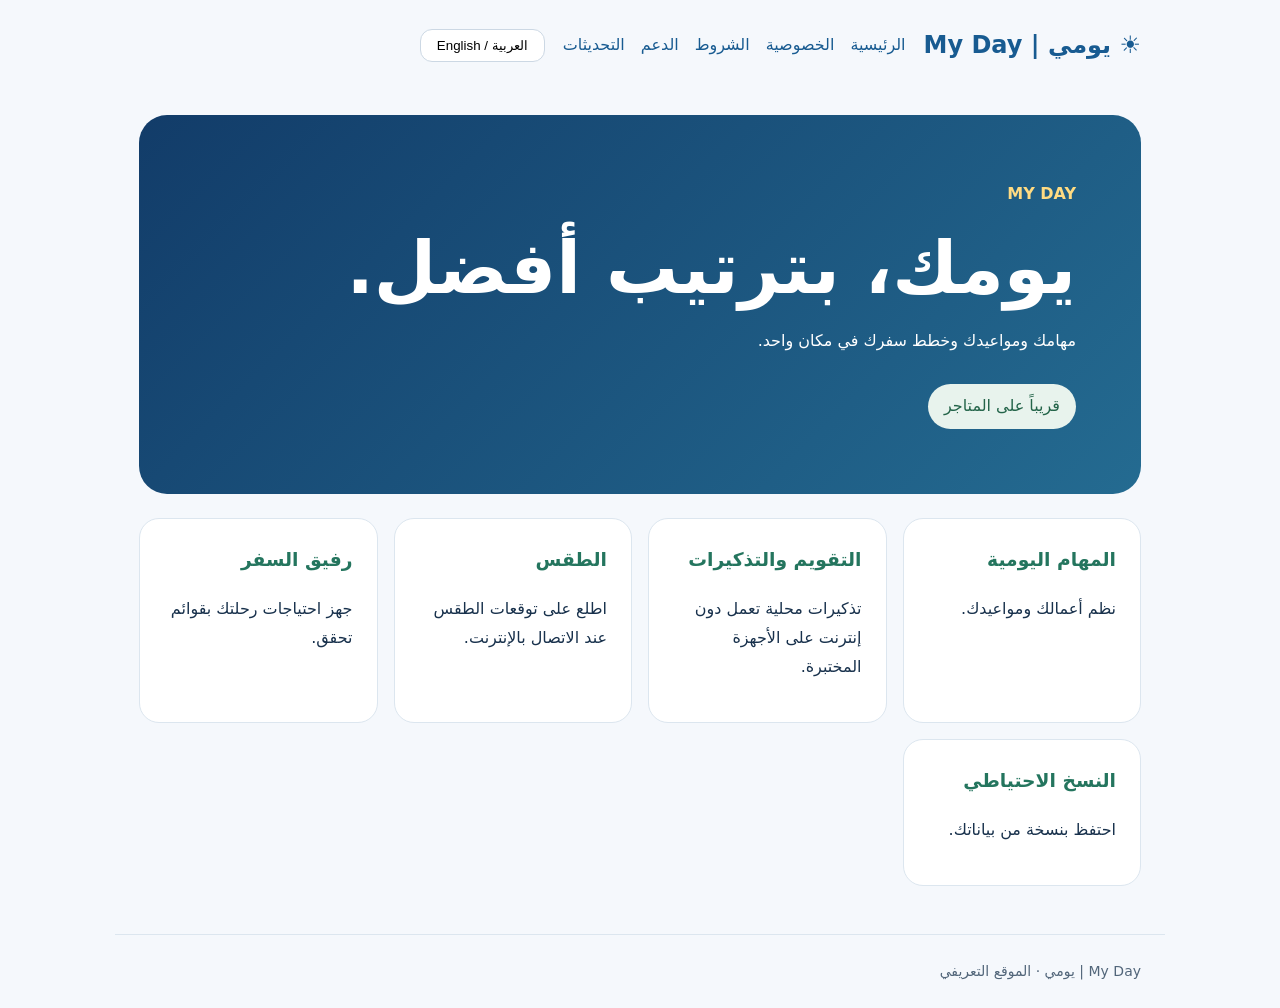
==== index.html @ ab5abce0 "Create My Day official website" ====
<!doctype html><html lang="ar" dir="rtl"><head><meta charset="utf-8"><meta name="viewport" content="width=device-width,initial-scale=1"><title>الرئيسية | Home — My Day</title><link rel="stylesheet" href="style.css"></head><body><header><a class="brand" href="index.html">☀ يومي | My Day</a><nav><a href="index.html"><span data-lang="ar">الرئيسية</span><span data-lang="en" hidden>Home</span></a><a href="privacy.html"><span data-lang="ar">الخصوصية</span><span data-lang="en" hidden>Privacy</span></a><a href="terms.html"><span data-lang="ar">الشروط</span><span data-lang="en" hidden>Terms</span></a><a href="support.html"><span data-lang="ar">الدعم</span><span data-lang="en" hidden>Support</span></a><a href="changelog.html"><span data-lang="ar">التحديثات</span><span data-lang="en" hidden>Updates</span></a></nav><button id="language" type="button">العربية / English</button></header><main><section data-lang="ar"><div class="hero"><div class="eyebrow">MY DAY</div><h1>يومك، بترتيب أفضل.</h1><p>مهامك ومواعيدك وخطط سفرك في مكان واحد.</p><span class="pill">قريباً على المتاجر</span></div><div class="grid"><div class="tile"><h3>المهام اليومية</h3><p>نظم أعمالك ومواعيدك.</p></div><div class="tile"><h3>التقويم والتذكيرات</h3><p>تذكيرات محلية تعمل دون إنترنت على الأجهزة المختبرة.</p></div><div class="tile"><h3>الطقس</h3><p>اطلع على توقعات الطقس عند الاتصال بالإنترنت.</p></div><div class="tile"><h3>رفيق السفر</h3><p>جهز احتياجات رحلتك بقوائم تحقق.</p></div><div class="tile"><h3>النسخ الاحتياطي</h3><p>احتفظ بنسخة من بياناتك.</p></div></div></section><section data-lang="en" hidden><div class="hero"><div class="eyebrow">MY DAY</div><h1>Your day, better organized.</h1><p>Tasks, appointments and travel plans in one place.</p><span class="pill">Coming to app stores</span></div><div class="grid"><div class="tile"><h3>Daily tasks</h3><p>Organize your daily activities.</p></div><div class="tile"><h3>Calendar & reminders</h3><p>Local reminders work offline on tested devices.</p></div><div class="tile"><h3>Weather</h3><p>View forecasts when connected.</p></div><div class="tile"><h3>Travel companion</h3><p>Prepare for trips with checklists.</p></div><div class="tile"><h3>Backups</h3><p>Keep a copy of your data.</p></div></div></section></main><footer>My Day | يومي · <span data-lang="ar">الموقع التعريفي</span><span data-lang="en" hidden>Product website</span></footer><script src="lang.js"></script></body></html>
---- style.css ----
*{box-sizing:border-box}body{margin:0;font-family:system-ui,sans-serif;background:#f5f8fc;color:#18314c;line-height:1.8}header,main,footer{max-width:1050px;margin:auto;padding:24px}header{display:flex;align-items:center;gap:18px;flex-wrap:wrap}nav{display:flex;gap:16px;flex-wrap:wrap}a{color:#185b91;text-decoration:none}button{border:1px solid #ccd8e4;border-radius:12px;background:white;padding:8px 16px;cursor:pointer}h1{font-size:clamp(36px,7vw,72px);line-height:1.2;margin:16px 0}h2{line-height:1.4}.hero{background:linear-gradient(135deg,#123c69,#246b91);color:white;padding:clamp(24px,6vw,65px);border-radius:28px}.hero a{color:white}.eyebrow{color:#ffdb82;font-weight:bold}.grid{display:grid;grid-template-columns:repeat(auto-fit,minmax(210px,1fr));gap:16px;margin:24px 0}.tile,article{background:white;border:1px solid #dce6ef;border-radius:20px;padding:24px}.tile h3{color:#24755e;margin-top:0}.brand{font-size:24px;font-weight:800}.pill{display:inline-block;background:#e8f3ed;color:#236449;padding:8px 16px;border-radius:30px}.hero .pill{margin-top:12px}footer{border-top:1px solid #dce6ef;color:#52667a;font-size:14px}[hidden]{display:none!important}
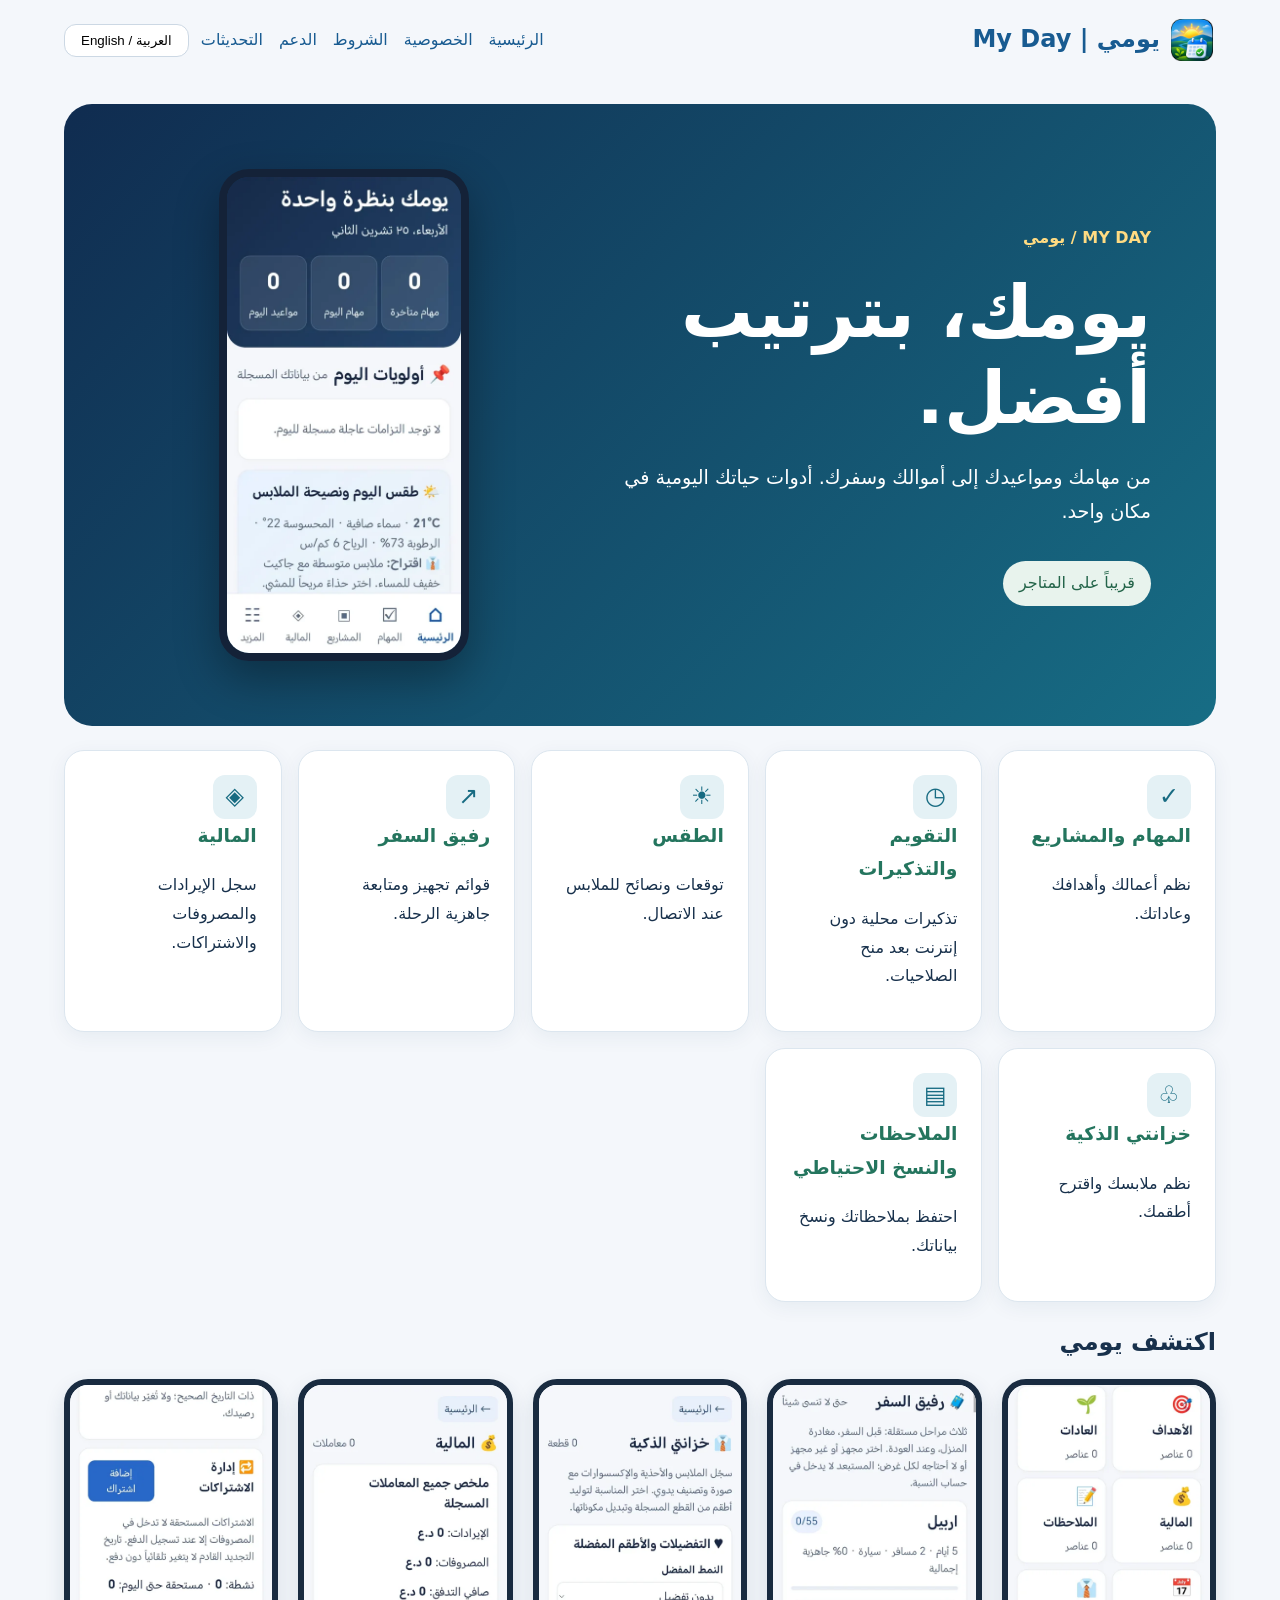
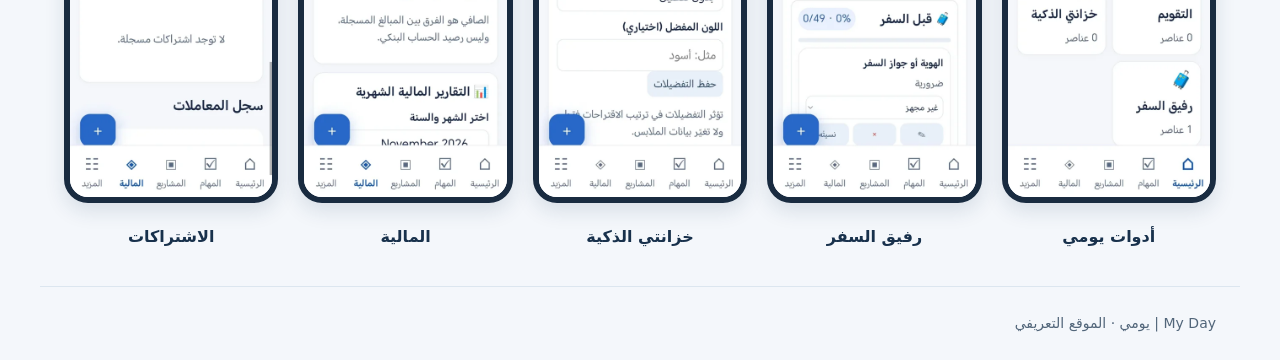
==== commit 5f5f95a3: "Upgrade website to v1.1" ====
--- a/index.html
+++ b/index.html
@@ -1 +1 @@
-<!doctype html><html lang="ar" dir="rtl"><head><meta charset="utf-8"><meta name="viewport" content="width=device-width,initial-scale=1"><title>الرئيسية | Home — My Day</title><link rel="stylesheet" href="style.css"></head><body><header><a class="brand" href="index.html">☀ يومي | My Day</a><nav><a href="index.html"><span data-lang="ar">الرئيسية</span><span data-lang="en" hidden>Home</span></a><a href="privacy.html"><span data-lang="ar">الخصوصية</span><span data-lang="en" hidden>Privacy</span></a><a href="terms.html"><span data-lang="ar">الشروط</span><span data-lang="en" hidden>Terms</span></a><a href="support.html"><span data-lang="ar">الدعم</span><span data-lang="en" hidden>Support</span></a><a href="changelog.html"><span data-lang="ar">التحديثات</span><span data-lang="en" hidden>Updates</span></a></nav><button id="language" type="button">العربية / English</button></header><main><section data-lang="ar"><div class="hero"><div class="eyebrow">MY DAY</div><h1>يومك، بترتيب أفضل.</h1><p>مهامك ومواعيدك وخطط سفرك في مكان واحد.</p><span class="pill">قريباً على المتاجر</span></div><div class="grid"><div class="tile"><h3>المهام اليومية</h3><p>نظم أعمالك ومواعيدك.</p></div><div class="tile"><h3>التقويم والتذكيرات</h3><p>تذكيرات محلية تعمل دون إنترنت على الأجهزة المختبرة.</p></div><div class="tile"><h3>الطقس</h3><p>اطلع على توقعات الطقس عند الاتصال بالإنترنت.</p></div><div class="tile"><h3>رفيق السفر</h3><p>جهز احتياجات رحلتك بقوائم تحقق.</p></div><div class="tile"><h3>النسخ الاحتياطي</h3><p>احتفظ بنسخة من بياناتك.</p></div></div></section><section data-lang="en" hidden><div class="hero"><div class="eyebrow">MY DAY</div><h1>Your day, better organized.</h1><p>Tasks, appointments and travel plans in one place.</p><span class="pill">Coming to app stores</span></div><div class="grid"><div class="tile"><h3>Daily tasks</h3><p>Organize your daily activities.</p></div><div class="tile"><h3>Calendar & reminders</h3><p>Local reminders work offline on tested devices.</p></div><div class="tile"><h3>Weather</h3><p>View forecasts when connected.</p></div><div class="tile"><h3>Travel companion</h3><p>Prepare for trips with checklists.</p></div><div class="tile"><h3>Backups</h3><p>Keep a copy of your data.</p></div></div></section></main><footer>My Day | يومي · <span data-lang="ar">الموقع التعريفي</span><span data-lang="en" hidden>Product website</span></footer><script src="lang.js"></script></body></html>+<!doctype html><html lang="ar" dir="rtl"><head><meta charset="utf-8"><meta name="viewport" content="width=device-width,initial-scale=1"><link rel="icon" href="assets/icon.png"><title>الرئيسية | Home — My Day</title><link rel="stylesheet" href="style.css"></head><body><header><a class="brand" href="index.html"><img src="assets/icon.png" alt="" width="48" height="48"> <span>يومي | My Day</span></a><button id="menu" aria-controls="nav" aria-expanded="false" aria-label="Menu / القائمة">☰</button><nav id="nav"><a href="index.html"><span data-lang="ar">الرئيسية</span><span data-lang="en" hidden>Home</span></a><a href="privacy.html"><span data-lang="ar">الخصوصية</span><span data-lang="en" hidden>Privacy</span></a><a href="terms.html"><span data-lang="ar">الشروط</span><span data-lang="en" hidden>Terms</span></a><a href="support.html"><span data-lang="ar">الدعم</span><span data-lang="en" hidden>Support</span></a><a href="changelog.html"><span data-lang="ar">التحديثات</span><span data-lang="en" hidden>Updates</span></a></nav><button id="language" type="button">العربية / English</button></header><main><section data-lang="ar"><div class="hero"><div><div class="eyebrow">MY DAY / يومي</div><h1>يومك، بترتيب أفضل.</h1><p>من مهامك ومواعيدك إلى أموالك وسفرك. أدوات حياتك اليومية في مكان واحد.</p><span class="pill">قريباً على المتاجر</span></div><img class="phone" src="assets/overview.webp" alt="My Day dashboard"></div><div class="grid"><div class="tile"><span class="symbol">✓</span><h3>المهام والمشاريع</h3><p>نظم أعمالك وأهدافك وعاداتك.</p></div><div class="tile"><span class="symbol">◷</span><h3>التقويم والتذكيرات</h3><p>تذكيرات محلية دون إنترنت بعد منح الصلاحيات.</p></div><div class="tile"><span class="symbol">☀</span><h3>الطقس</h3><p>توقعات ونصائح للملابس عند الاتصال.</p></div><div class="tile"><span class="symbol">↗</span><h3>رفيق السفر</h3><p>قوائم تجهيز ومتابعة جاهزية الرحلة.</p></div><div class="tile"><span class="symbol">◈</span><h3>المالية</h3><p>سجل الإيرادات والمصروفات والاشتراكات.</p></div><div class="tile"><span class="symbol">♧</span><h3>خزانتي الذكية</h3><p>نظم ملابسك واقترح أطقمك.</p></div><div class="tile"><span class="symbol">▤</span><h3>الملاحظات والنسخ الاحتياطي</h3><p>احتفظ بملاحظاتك ونسخ بياناتك.</p></div></div><h2>اكتشف يومي</h2><div class="gallery"><figure><img loading="lazy" src="assets/features.webp" alt="أدوات يومي"><figcaption>أدوات يومي</figcaption></figure><figure><img loading="lazy" src="assets/travel.webp" alt="رفيق السفر"><figcaption>رفيق السفر</figcaption></figure><figure><img loading="lazy" src="assets/wardrobe.webp" alt="خزانتي الذكية"><figcaption>خزانتي الذكية</figcaption></figure><figure><img loading="lazy" src="assets/finance.webp" alt="المالية"><figcaption>المالية</figcaption></figure><figure><img loading="lazy" src="assets/subscriptions.webp" alt="الاشتراكات"><figcaption>الاشتراكات</figcaption></figure></div></section><section data-lang="en" hidden><div class="hero"><div><div class="eyebrow">MY DAY / يومي</div><h1>Your day, better organized.</h1><p>From tasks and appointments to finances and travel. Your everyday tools in one place.</p><span class="pill">Coming to app stores</span></div><img class="phone" src="assets/overview.webp" alt="My Day dashboard"></div><div class="grid"><div class="tile"><span class="symbol">✓</span><h3>Tasks & projects</h3><p>Organize work, goals and habits.</p></div><div class="tile"><span class="symbol">◷</span><h3>Calendar & reminders</h3><p>Offline local reminders with permissions.</p></div><div class="tile"><span class="symbol">☀</span><h3>Weather</h3><p>Forecasts and clothing tips when connected.</p></div><div class="tile"><span class="symbol">↗</span><h3>Travel companion</h3><p>Packing lists and trip readiness.</p></div><div class="tile"><span class="symbol">◈</span><h3>Personal finance</h3><p>Track income, expenses and subscriptions.</p></div><div class="tile"><span class="symbol">♧</span><h3>Smart wardrobe</h3><p>Organize clothing and suggest outfits.</p></div><div class="tile"><span class="symbol">▤</span><h3>Notes & backups</h3><p>Keep notes and copies of your data.</p></div></div><h2>Explore My Day</h2><div class="gallery"><figure><img loading="lazy" src="assets/features.webp" alt="Daily tools"><figcaption>Daily tools</figcaption></figure><figure><img loading="lazy" src="assets/travel.webp" alt="Travel companion"><figcaption>Travel companion</figcaption></figure><figure><img loading="lazy" src="assets/wardrobe.webp" alt="Smart wardrobe"><figcaption>Smart wardrobe</figcaption></figure><figure><img loading="lazy" src="assets/finance.webp" alt="Finance"><figcaption>Finance</figcaption></figure><figure><img loading="lazy" src="assets/subscriptions.webp" alt="Subscriptions"><figcaption>Subscriptions</figcaption></figure></div></section></main><footer>My Day | يومي · <span data-lang="ar">الموقع التعريفي</span><span data-lang="en" hidden>Product website</span></footer><script src="lang.js"></script></body></html>
--- a/style.css
+++ b/style.css
@@ -1 +1,2 @@
-*{box-sizing:border-box}body{margin:0;font-family:system-ui,sans-serif;background:#f5f8fc;color:#18314c;line-height:1.8}header,main,footer{max-width:1050px;margin:auto;padding:24px}header{display:flex;align-items:center;gap:18px;flex-wrap:wrap}nav{display:flex;gap:16px;flex-wrap:wrap}a{color:#185b91;text-decoration:none}button{border:1px solid #ccd8e4;border-radius:12px;background:white;padding:8px 16px;cursor:pointer}h1{font-size:clamp(36px,7vw,72px);line-height:1.2;margin:16px 0}h2{line-height:1.4}.hero{background:linear-gradient(135deg,#123c69,#246b91);color:white;padding:clamp(24px,6vw,65px);border-radius:28px}.hero a{color:white}.eyebrow{color:#ffdb82;font-weight:bold}.grid{display:grid;grid-template-columns:repeat(auto-fit,minmax(210px,1fr));gap:16px;margin:24px 0}.tile,article{background:white;border:1px solid #dce6ef;border-radius:20px;padding:24px}.tile h3{color:#24755e;margin-top:0}.brand{font-size:24px;font-weight:800}.pill{display:inline-block;background:#e8f3ed;color:#236449;padding:8px 16px;border-radius:30px}.hero .pill{margin-top:12px}footer{border-top:1px solid #dce6ef;color:#52667a;font-size:14px}[hidden]{display:none!important}+*{box-sizing:border-box}body{margin:0;font-family:system-ui,sans-serif;background:#f5f8fc;color:#18314c;line-height:1.8}header,main,footer{max-width:1050px;margin:auto;padding:24px}header{display:flex;align-items:center;gap:18px;flex-wrap:wrap}nav{display:flex;gap:16px;flex-wrap:wrap}a{color:#185b91;text-decoration:none}button{border:1px solid #ccd8e4;border-radius:12px;background:white;padding:8px 16px;cursor:pointer}h1{font-size:clamp(36px,7vw,72px);line-height:1.2;margin:16px 0}h2{line-height:1.4}.hero{background:linear-gradient(135deg,#123c69,#246b91);color:white;padding:clamp(24px,6vw,65px);border-radius:28px}.hero a{color:white}.eyebrow{color:#ffdb82;font-weight:bold}.grid{display:grid;grid-template-columns:repeat(auto-fit,minmax(210px,1fr));gap:16px;margin:24px 0}.tile,article{background:white;border:1px solid #dce6ef;border-radius:20px;padding:24px}.tile h3{color:#24755e;margin-top:0}.brand{font-size:24px;font-weight:800}.pill{display:inline-block;background:#e8f3ed;color:#236449;padding:8px 16px;border-radius:30px}.hero .pill{margin-top:12px}footer{border-top:1px solid #dce6ef;color:#52667a;font-size:14px}[hidden]{display:none!important}
+body{background:#f4f7fb}header{max-width:1200px;gap:12px;padding:16px 24px}main,footer{max-width:1200px}.brand{display:flex;align-items:center;gap:8px;white-space:nowrap}.brand img{border-radius:12px}nav{margin-inline-start:auto}#menu{display:none}.hero{display:grid;grid-template-columns:1.3fr 1fr;align-items:center;gap:32px;overflow:hidden;background:linear-gradient(135deg,#102c50,#176d85)}.hero p{font-size:1.2rem}.phone{width:min(100%,250px);justify-self:center;border:8px solid #142238;border-radius:30px;box-shadow:0 18px 45px #0005}.tile{box-shadow:0 5px 20px #173b5910}.symbol{display:inline-grid;place-items:center;background:#e4f1f5;color:#176b82;width:44px;height:44px;border-radius:12px;font-size:24px}.gallery{display:grid;grid-template-columns:repeat(auto-fit,minmax(170px,1fr));gap:20px}.gallery figure{margin:0;text-align:center}.gallery img{width:100%;max-width:240px;border:6px solid #192b40;border-radius:24px;box-shadow:0 8px 20px #173b5920}.gallery figcaption{font-weight:700;padding:10px}article{max-width:850px;margin:auto;overflow-wrap:anywhere}article h1{font-size:clamp(28px,5vw,48px)}@media(max-width:700px){header{padding:12px 16px;gap:8px}.brand{font-size:19px;margin-inline-end:auto}.brand img{width:38px;height:38px}#menu{display:block}nav{display:none;width:100%;order:4;margin:0}nav.open{display:flex;flex-direction:column;background:white;padding:12px;border-radius:12px}#language{padding:7px;font-size:12px}main{padding:16px}.hero{grid-template-columns:1fr;gap:24px;padding:26px}.hero h1{font-size:40px}.grid{grid-template-columns:1fr 1fr;gap:10px}.tile{padding:14px}.gallery{grid-template-columns:1fr 1fr;gap:12px}}
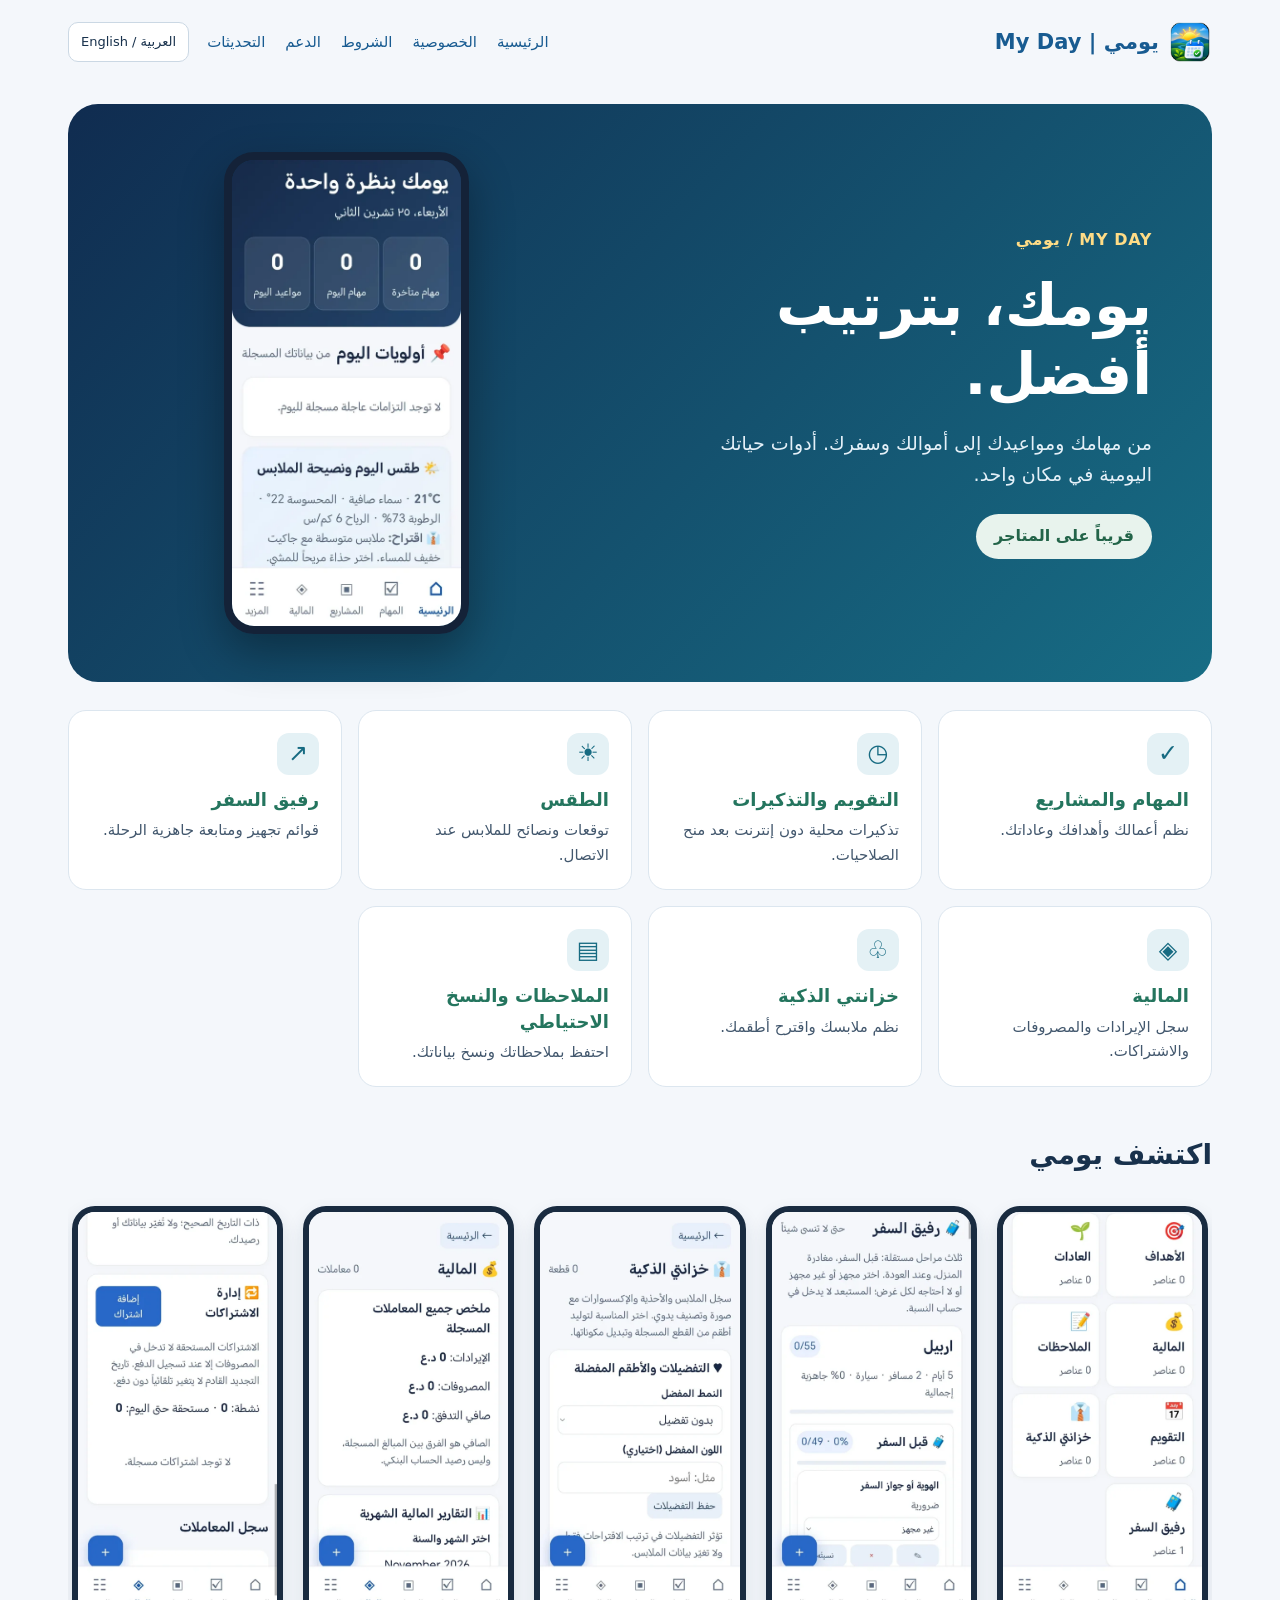
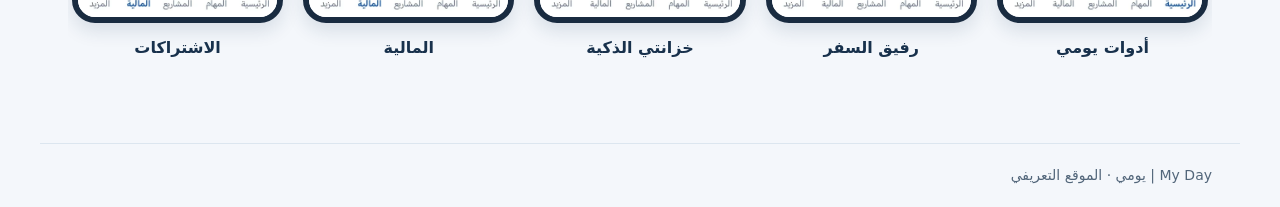
==== commit 43f69029: "Rebuild responsive website v1.2" ====
--- a/index.html
+++ b/index.html
@@ -1 +1 @@
-<!doctype html><html lang="ar" dir="rtl"><head><meta charset="utf-8"><meta name="viewport" content="width=device-width,initial-scale=1"><link rel="icon" href="assets/icon.png"><title>الرئيسية | Home — My Day</title><link rel="stylesheet" href="style.css"></head><body><header><a class="brand" href="index.html"><img src="assets/icon.png" alt="" width="48" height="48"> <span>يومي | My Day</span></a><button id="menu" aria-controls="nav" aria-expanded="false" aria-label="Menu / القائمة">☰</button><nav id="nav"><a href="index.html"><span data-lang="ar">الرئيسية</span><span data-lang="en" hidden>Home</span></a><a href="privacy.html"><span data-lang="ar">الخصوصية</span><span data-lang="en" hidden>Privacy</span></a><a href="terms.html"><span data-lang="ar">الشروط</span><span data-lang="en" hidden>Terms</span></a><a href="support.html"><span data-lang="ar">الدعم</span><span data-lang="en" hidden>Support</span></a><a href="changelog.html"><span data-lang="ar">التحديثات</span><span data-lang="en" hidden>Updates</span></a></nav><button id="language" type="button">العربية / English</button></header><main><section data-lang="ar"><div class="hero"><div><div class="eyebrow">MY DAY / يومي</div><h1>يومك، بترتيب أفضل.</h1><p>من مهامك ومواعيدك إلى أموالك وسفرك. أدوات حياتك اليومية في مكان واحد.</p><span class="pill">قريباً على المتاجر</span></div><img class="phone" src="assets/overview.webp" alt="My Day dashboard"></div><div class="grid"><div class="tile"><span class="symbol">✓</span><h3>المهام والمشاريع</h3><p>نظم أعمالك وأهدافك وعاداتك.</p></div><div class="tile"><span class="symbol">◷</span><h3>التقويم والتذكيرات</h3><p>تذكيرات محلية دون إنترنت بعد منح الصلاحيات.</p></div><div class="tile"><span class="symbol">☀</span><h3>الطقس</h3><p>توقعات ونصائح للملابس عند الاتصال.</p></div><div class="tile"><span class="symbol">↗</span><h3>رفيق السفر</h3><p>قوائم تجهيز ومتابعة جاهزية الرحلة.</p></div><div class="tile"><span class="symbol">◈</span><h3>المالية</h3><p>سجل الإيرادات والمصروفات والاشتراكات.</p></div><div class="tile"><span class="symbol">♧</span><h3>خزانتي الذكية</h3><p>نظم ملابسك واقترح أطقمك.</p></div><div class="tile"><span class="symbol">▤</span><h3>الملاحظات والنسخ الاحتياطي</h3><p>احتفظ بملاحظاتك ونسخ بياناتك.</p></div></div><h2>اكتشف يومي</h2><div class="gallery"><figure><img loading="lazy" src="assets/features.webp" alt="أدوات يومي"><figcaption>أدوات يومي</figcaption></figure><figure><img loading="lazy" src="assets/travel.webp" alt="رفيق السفر"><figcaption>رفيق السفر</figcaption></figure><figure><img loading="lazy" src="assets/wardrobe.webp" alt="خزانتي الذكية"><figcaption>خزانتي الذكية</figcaption></figure><figure><img loading="lazy" src="assets/finance.webp" alt="المالية"><figcaption>المالية</figcaption></figure><figure><img loading="lazy" src="assets/subscriptions.webp" alt="الاشتراكات"><figcaption>الاشتراكات</figcaption></figure></div></section><section data-lang="en" hidden><div class="hero"><div><div class="eyebrow">MY DAY / يومي</div><h1>Your day, better organized.</h1><p>From tasks and appointments to finances and travel. Your everyday tools in one place.</p><span class="pill">Coming to app stores</span></div><img class="phone" src="assets/overview.webp" alt="My Day dashboard"></div><div class="grid"><div class="tile"><span class="symbol">✓</span><h3>Tasks & projects</h3><p>Organize work, goals and habits.</p></div><div class="tile"><span class="symbol">◷</span><h3>Calendar & reminders</h3><p>Offline local reminders with permissions.</p></div><div class="tile"><span class="symbol">☀</span><h3>Weather</h3><p>Forecasts and clothing tips when connected.</p></div><div class="tile"><span class="symbol">↗</span><h3>Travel companion</h3><p>Packing lists and trip readiness.</p></div><div class="tile"><span class="symbol">◈</span><h3>Personal finance</h3><p>Track income, expenses and subscriptions.</p></div><div class="tile"><span class="symbol">♧</span><h3>Smart wardrobe</h3><p>Organize clothing and suggest outfits.</p></div><div class="tile"><span class="symbol">▤</span><h3>Notes & backups</h3><p>Keep notes and copies of your data.</p></div></div><h2>Explore My Day</h2><div class="gallery"><figure><img loading="lazy" src="assets/features.webp" alt="Daily tools"><figcaption>Daily tools</figcaption></figure><figure><img loading="lazy" src="assets/travel.webp" alt="Travel companion"><figcaption>Travel companion</figcaption></figure><figure><img loading="lazy" src="assets/wardrobe.webp" alt="Smart wardrobe"><figcaption>Smart wardrobe</figcaption></figure><figure><img loading="lazy" src="assets/finance.webp" alt="Finance"><figcaption>Finance</figcaption></figure><figure><img loading="lazy" src="assets/subscriptions.webp" alt="Subscriptions"><figcaption>Subscriptions</figcaption></figure></div></section></main><footer>My Day | يومي · <span data-lang="ar">الموقع التعريفي</span><span data-lang="en" hidden>Product website</span></footer><script src="lang.js"></script></body></html>+<!doctype html><html lang="ar" dir="rtl"><head><meta charset="utf-8"><meta name="viewport" content="width=device-width,initial-scale=1"><link rel="icon" href="assets/icon.png"><title>الرئيسية | Home — My Day</title><link rel="stylesheet" href="style.css?v=1.2"></head><body><header><a class="brand" href="index.html"><img src="assets/icon.png" alt="" width="48" height="48"> <span>يومي | My Day</span></a><button id="menu" aria-controls="nav" aria-expanded="false" aria-label="Menu / القائمة">☰</button><nav id="nav"><a href="index.html"><span data-lang="ar">الرئيسية</span><span data-lang="en" hidden>Home</span></a><a href="privacy.html"><span data-lang="ar">الخصوصية</span><span data-lang="en" hidden>Privacy</span></a><a href="terms.html"><span data-lang="ar">الشروط</span><span data-lang="en" hidden>Terms</span></a><a href="support.html"><span data-lang="ar">الدعم</span><span data-lang="en" hidden>Support</span></a><a href="changelog.html"><span data-lang="ar">التحديثات</span><span data-lang="en" hidden>Updates</span></a></nav><button id="language" type="button">العربية / English</button></header><main><section data-lang="ar"><div class="hero"><div><div class="eyebrow">MY DAY / يومي</div><h1>يومك، بترتيب أفضل.</h1><p>من مهامك ومواعيدك إلى أموالك وسفرك. أدوات حياتك اليومية في مكان واحد.</p><span class="pill">قريباً على المتاجر</span></div><img class="phone" src="assets/overview.webp" alt="My Day dashboard"></div><div class="grid"><div class="tile"><span class="symbol">✓</span><h3>المهام والمشاريع</h3><p>نظم أعمالك وأهدافك وعاداتك.</p></div><div class="tile"><span class="symbol">◷</span><h3>التقويم والتذكيرات</h3><p>تذكيرات محلية دون إنترنت بعد منح الصلاحيات.</p></div><div class="tile"><span class="symbol">☀</span><h3>الطقس</h3><p>توقعات ونصائح للملابس عند الاتصال.</p></div><div class="tile"><span class="symbol">↗</span><h3>رفيق السفر</h3><p>قوائم تجهيز ومتابعة جاهزية الرحلة.</p></div><div class="tile"><span class="symbol">◈</span><h3>المالية</h3><p>سجل الإيرادات والمصروفات والاشتراكات.</p></div><div class="tile"><span class="symbol">♧</span><h3>خزانتي الذكية</h3><p>نظم ملابسك واقترح أطقمك.</p></div><div class="tile"><span class="symbol">▤</span><h3>الملاحظات والنسخ الاحتياطي</h3><p>احتفظ بملاحظاتك ونسخ بياناتك.</p></div></div><h2>اكتشف يومي</h2><div class="gallery"><figure><img loading="lazy" src="assets/features.webp" alt="أدوات يومي"><figcaption>أدوات يومي</figcaption></figure><figure><img loading="lazy" src="assets/travel.webp" alt="رفيق السفر"><figcaption>رفيق السفر</figcaption></figure><figure><img loading="lazy" src="assets/wardrobe.webp" alt="خزانتي الذكية"><figcaption>خزانتي الذكية</figcaption></figure><figure><img loading="lazy" src="assets/finance.webp" alt="المالية"><figcaption>المالية</figcaption></figure><figure><img loading="lazy" src="assets/subscriptions.webp" alt="الاشتراكات"><figcaption>الاشتراكات</figcaption></figure></div></section><section data-lang="en" hidden><div class="hero"><div><div class="eyebrow">MY DAY / يومي</div><h1>Your day, better organized.</h1><p>From tasks and appointments to finances and travel. Your everyday tools in one place.</p><span class="pill">Coming to app stores</span></div><img class="phone" src="assets/overview.webp" alt="My Day dashboard"></div><div class="grid"><div class="tile"><span class="symbol">✓</span><h3>Tasks & projects</h3><p>Organize work, goals and habits.</p></div><div class="tile"><span class="symbol">◷</span><h3>Calendar & reminders</h3><p>Offline local reminders with permissions.</p></div><div class="tile"><span class="symbol">☀</span><h3>Weather</h3><p>Forecasts and clothing tips when connected.</p></div><div class="tile"><span class="symbol">↗</span><h3>Travel companion</h3><p>Packing lists and trip readiness.</p></div><div class="tile"><span class="symbol">◈</span><h3>Personal finance</h3><p>Track income, expenses and subscriptions.</p></div><div class="tile"><span class="symbol">♧</span><h3>Smart wardrobe</h3><p>Organize clothing and suggest outfits.</p></div><div class="tile"><span class="symbol">▤</span><h3>Notes & backups</h3><p>Keep notes and copies of your data.</p></div></div><h2>Explore My Day</h2><div class="gallery"><figure><img loading="lazy" src="assets/features.webp" alt="Daily tools"><figcaption>Daily tools</figcaption></figure><figure><img loading="lazy" src="assets/travel.webp" alt="Travel companion"><figcaption>Travel companion</figcaption></figure><figure><img loading="lazy" src="assets/wardrobe.webp" alt="Smart wardrobe"><figcaption>Smart wardrobe</figcaption></figure><figure><img loading="lazy" src="assets/finance.webp" alt="Finance"><figcaption>Finance</figcaption></figure><figure><img loading="lazy" src="assets/subscriptions.webp" alt="Subscriptions"><figcaption>Subscriptions</figcaption></figure></div></section></main><footer>My Day | يومي · <span data-lang="ar">الموقع التعريفي</span><span data-lang="en" hidden>Product website</span></footer><script src="lang.js?v=1.2"></script></body></html>
--- a/style.css
+++ b/style.css
@@ -1,2 +1 @@
-*{box-sizing:border-box}body{margin:0;font-family:system-ui,sans-serif;background:#f5f8fc;color:#18314c;line-height:1.8}header,main,footer{max-width:1050px;margin:auto;padding:24px}header{display:flex;align-items:center;gap:18px;flex-wrap:wrap}nav{display:flex;gap:16px;flex-wrap:wrap}a{color:#185b91;text-decoration:none}button{border:1px solid #ccd8e4;border-radius:12px;background:white;padding:8px 16px;cursor:pointer}h1{font-size:clamp(36px,7vw,72px);line-height:1.2;margin:16px 0}h2{line-height:1.4}.hero{background:linear-gradient(135deg,#123c69,#246b91);color:white;padding:clamp(24px,6vw,65px);border-radius:28px}.hero a{color:white}.eyebrow{color:#ffdb82;font-weight:bold}.grid{display:grid;grid-template-columns:repeat(auto-fit,minmax(210px,1fr));gap:16px;margin:24px 0}.tile,article{background:white;border:1px solid #dce6ef;border-radius:20px;padding:24px}.tile h3{color:#24755e;margin-top:0}.brand{font-size:24px;font-weight:800}.pill{display:inline-block;background:#e8f3ed;color:#236449;padding:8px 16px;border-radius:30px}.hero .pill{margin-top:12px}footer{border-top:1px solid #dce6ef;color:#52667a;font-size:14px}[hidden]{display:none!important}
-body{background:#f4f7fb}header{max-width:1200px;gap:12px;padding:16px 24px}main,footer{max-width:1200px}.brand{display:flex;align-items:center;gap:8px;white-space:nowrap}.brand img{border-radius:12px}nav{margin-inline-start:auto}#menu{display:none}.hero{display:grid;grid-template-columns:1.3fr 1fr;align-items:center;gap:32px;overflow:hidden;background:linear-gradient(135deg,#102c50,#176d85)}.hero p{font-size:1.2rem}.phone{width:min(100%,250px);justify-self:center;border:8px solid #142238;border-radius:30px;box-shadow:0 18px 45px #0005}.tile{box-shadow:0 5px 20px #173b5910}.symbol{display:inline-grid;place-items:center;background:#e4f1f5;color:#176b82;width:44px;height:44px;border-radius:12px;font-size:24px}.gallery{display:grid;grid-template-columns:repeat(auto-fit,minmax(170px,1fr));gap:20px}.gallery figure{margin:0;text-align:center}.gallery img{width:100%;max-width:240px;border:6px solid #192b40;border-radius:24px;box-shadow:0 8px 20px #173b5920}.gallery figcaption{font-weight:700;padding:10px}article{max-width:850px;margin:auto;overflow-wrap:anywhere}article h1{font-size:clamp(28px,5vw,48px)}@media(max-width:700px){header{padding:12px 16px;gap:8px}.brand{font-size:19px;margin-inline-end:auto}.brand img{width:38px;height:38px}#menu{display:block}nav{display:none;width:100%;order:4;margin:0}nav.open{display:flex;flex-direction:column;background:white;padding:12px;border-radius:12px}#language{padding:7px;font-size:12px}main{padding:16px}.hero{grid-template-columns:1fr;gap:24px;padding:26px}.hero h1{font-size:40px}.grid{grid-template-columns:1fr 1fr;gap:10px}.tile{padding:14px}.gallery{grid-template-columns:1fr 1fr;gap:12px}}+:root{font-family:system-ui,Arial,sans-serif;color:#18314c;background:#f4f7fb;line-height:1.65}*{box-sizing:border-box}[hidden]{display:none!important}body{margin:0}img{display:block;max-width:100%;height:auto}a{color:#185b91;text-decoration:none}a:hover{text-decoration:underline}button{font:inherit;color:inherit;background:white;border:1px solid #cbd8e4;border-radius:10px;padding:8px 12px;cursor:pointer}a:focus-visible,button:focus-visible{outline:3px solid #e7ad35;outline-offset:3px}header,main,footer{width:min(100%,1200px);margin-inline:auto;padding:20px 28px}header{display:flex;align-items:center;gap:18px;flex-wrap:wrap}.brand{display:flex;align-items:center;gap:9px;font-size:21px;font-weight:800;white-space:nowrap}.brand img{width:44px;height:44px;border-radius:10px}nav{display:flex;gap:20px;margin-inline-start:auto;align-items:center}nav a{font-size:15px}#menu{display:none}#language{font-size:13px;white-space:nowrap}.hero{display:grid;grid-template-columns:minmax(0,1.25fr) minmax(0,1fr);align-items:center;gap:40px;padding:48px 60px;border-radius:30px;background:linear-gradient(135deg,#102c50,#176d85);color:white}.hero>div{min-width:0}.eyebrow{color:#ffdc86;font-weight:800;letter-spacing:.04em}.hero h1{font-size:clamp(36px,4.5vw,64px);line-height:1.2;margin:18px 0}.hero p{font-size:19px;max-width:38ch;margin:0 0 24px;color:#e4f0f8}.pill{display:inline-block;background:#e8f3ed;color:#236449;padding:9px 18px;border-radius:30px;font-weight:650}.phone{width:min(100%,245px);justify-self:center;border:8px solid #142238;border-radius:30px;box-shadow:0 18px 45px #0005}.grid{display:grid;grid-template-columns:repeat(4,minmax(0,1fr));gap:16px;margin:28px 0 48px}.tile,article{background:white;border:1px solid #dce6ef;border-radius:18px;padding:22px;min-width:0}.tile h3{color:#24755e;font-size:18px;margin:12px 0 6px;line-height:1.4}.tile p{margin:0;font-size:15px;color:#43586e}.symbol{display:inline-grid;place-items:center;background:#e4f1f5;color:#176b82;width:42px;height:42px;border-radius:12px;font-size:24px}.gallery{display:grid;grid-auto-flow:column;grid-auto-columns:minmax(170px,1fr);gap:20px;overflow-x:auto;scroll-snap-type:x mandatory;padding:8px 4px 20px}.gallery figure{margin:0;min-width:0;text-align:center;scroll-snap-align:start}.gallery img{width:100%;max-width:220px;margin-inline:auto;border:6px solid #192b40;border-radius:23px;box-shadow:0 8px 18px #173b5920}.gallery figcaption{font-weight:700;padding:12px 4px}h2{font-size:28px;line-height:1.4}article{max-width:850px;margin:auto;overflow-wrap:anywhere;padding:32px}article h1{font-size:clamp(28px,5vw,48px);line-height:1.25}footer{border-top:1px solid #dce6ef;color:#52667a;font-size:14px;margin-top:30px}@media(max-width:900px){header{gap:10px}nav{gap:12px}.grid{grid-template-columns:repeat(2,minmax(0,1fr))}.hero{padding:36px;gap:24px}}@media(max-width:760px){header,main,footer{padding:16px}header{gap:8px}.brand{font-size:18px;margin-inline-end:auto}.brand img{width:36px;height:36px}#menu{display:block;order:2}#language{order:1;padding:7px;font-size:12px}nav{display:none;order:3;width:100%;margin:0;background:white;border-radius:12px;padding:12px;flex-direction:column;align-items:stretch;gap:0}nav.open{display:flex}nav a{padding:10px}.hero{grid-template-columns:minmax(0,1fr);text-align:center;padding:30px 18px;gap:28px}.hero h1{font-size:clamp(32px,8vw,44px)}.hero p{font-size:16px;margin-inline:auto}.phone{width:min(72%,220px)}.grid{gap:10px;margin:18px 0 32px}.tile{padding:14px}.tile h3{font-size:16px}.tile p{font-size:14px}.gallery{grid-auto-columns: minmax(150px,65%);gap:14px}.gallery img{max-width:200px}article{padding:20px}h2{font-size:24px}}@media(max-width:340px){.brand{font-size:15px}.brand img{width:30px;height:30px}header{padding:10px;gap:5px}.grid{grid-template-columns:1fr}}
